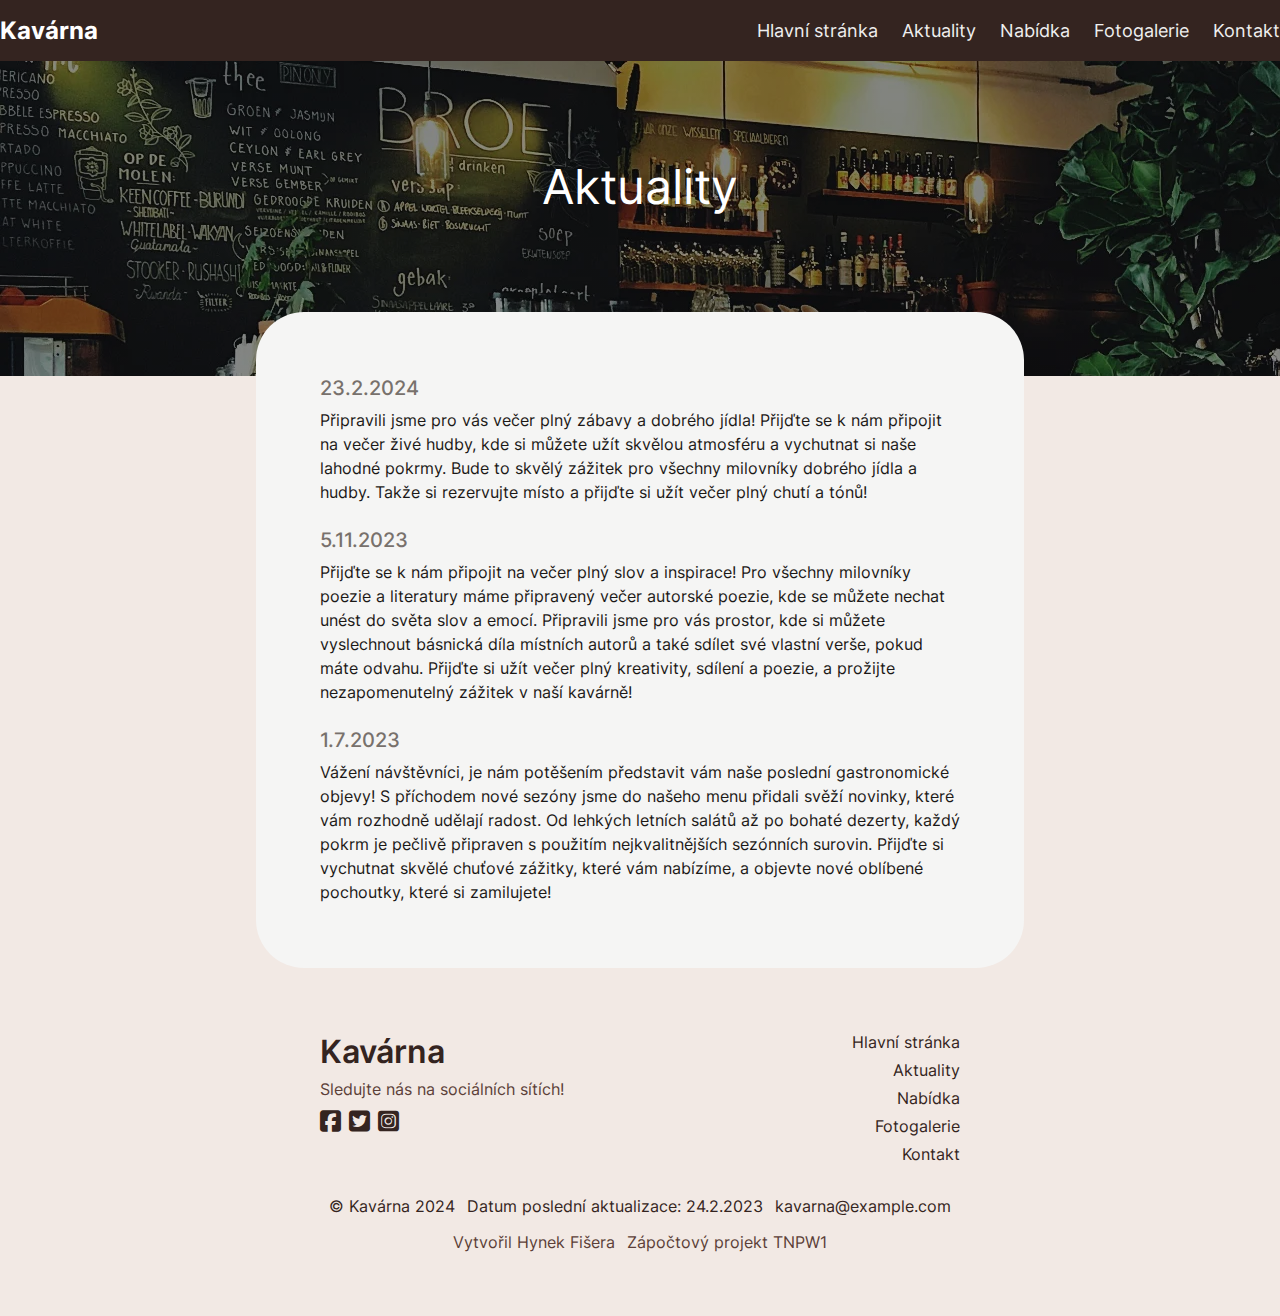
==== aktuality.html @ 5450f1ef "Aktuality page" ====
<!DOCTYPE html>
<html lang="cs">

<head>
    <meta charset="UTF-8">
    <meta name="viewport" content="width=device-width, initial-scale=1.0">
    <title>Aktuality | Kavárna</title>
    <meta name="description"
        content="Navštivte naši kavárnu v Hradci Králové a ochutnejte naši kávu, čerstvé pečivo a domácí dezerty. Přijďte si odpočinout a relaxovat s námi." />
    <!-- Při hodnocení projektu prosím ignorujte následující řádek -->
    <meta name="robots" content="noindex,nofollow">
    <link rel="stylesheet" href="styles/globals.css">
    <link rel="stylesheet" href="styles/aktuality.css">
    <link rel="stylesheet" href="assets/fontawesome/css/fontawesome.min.css">
    <link rel="stylesheet" href="assets/fontawesome/css/solid.min.css">
    <link rel="stylesheet" href="assets/fontawesome/css/brands.min.css">
    <link rel="apple-touch-icon" sizes="180x180" href="assets/apple-touch-icon.png">
    <link rel="icon" type="image/png" sizes="32x32" href="assets/favicon-32x32.png">
    <link rel="icon" type="image/png" sizes="16x16" href="assets/favicon-16x16.png">
    <link rel="manifest" href="assets/site.webmanifest">
    <link rel="mask-icon" href="assets/safari-pinned-tab.svg" color="#5c3f38">
    <link rel="shortcut icon" href="assets/favicon.ico">
    <meta name="msapplication-TileColor" content="#5c3f38">
    <meta name="msapplication-config" content="assets/browserconfig.xml">
    <meta name="theme-color" content="#ffffff">
</head>

<body>
    <header>
        <div class="container-lg">
            <div><a href="index.html">Kavárna</a></div>
            <nav>
                <ul class="header-links">
                    <li><a href="index.html">Hlavní stránka</a></li>
                    <li><a href="aktuality.html">Aktuality</a></li>
                    <li><a href="nabidka.html">Nabídka</a></li>
                    <li><a href="fotogalerie.html">Fotogalerie</a></li>
                    <li><a href="kontakt.html">Kontakt</a></li>
                </ul>
            </nav>
        </div>
    </header>
    <main>
        <section class="heading">
            <h1>Aktuality</h1>
        </section>
        <section class="overlay container">
            <div id="aktualita_23-2-2024">
                <h2>
                    23.2.2024
                </h2>
                <p>Připravili jsme pro vás večer plný zábavy a dobrého jídla! Přijďte se k nám připojit na večer živé
                    hudby, kde si můžete
                    užít skvělou atmosféru a vychutnat si naše lahodné pokrmy. Bude to skvělý zážitek pro všechny
                    milovníky dobrého jídla a
                    hudby. Takže si rezervujte místo a přijďte si užít večer plný chutí a tónů!</p>
            </div>
            <div id="aktualita_5-11-2023">
                <h2>
                    5.11.2023
                </h2>
                <p>Přijďte se k nám připojit na večer plný slov a inspirace! Pro všechny milovníky poezie a literatury
                    máme připravený
                    večer autorské poezie, kde se můžete nechat unést do světa slov a emocí. Připravili jsme pro vás
                    prostor, kde si můžete
                    vyslechnout básnická díla místních autorů a také sdílet své vlastní verše, pokud máte odvahu.
                    Přijďte si užít večer plný
                    kreativity, sdílení a poezie, a prožijte nezapomenutelný zážitek v naší kavárně!</p>
            </div>
            <div id="aktualita_1-7-2023">
                <h2>
                    1.7.2023
                </h2>
                <p>Vážení návštěvníci, je nám potěšením představit vám naše poslední gastronomické objevy! S příchodem
                    nové sezóny jsme do
                    našeho menu přidali svěží novinky, které vám rozhodně udělají radost. Od lehkých letních salátů až
                    po bohaté dezerty,
                    každý pokrm je pečlivě připraven s použitím nejkvalitnějších sezónních surovin. Přijďte si vychutnat
                    skvělé chuťové
                    zážitky, které vám nabízíme, a objevte nové oblíbené pochoutky, které si zamilujete!</p>
            </div>
        </section>
    </main>
    <footer>
        <div>
            <div class="footer-social">
                <div>Kavárna</div>
                <p>Sledujte nás na sociálních sítích!</p>
                <div>
                    <a href="https://www.example.com/"><i class="fa-brands fa-facebook-square"></i></a>
                    <a href="https://www.example.com/"><i class="fa-brands fa-twitter-square"></i></a>
                    <a href="https://www.example.com/"><i class="fa-brands fa-instagram-square"></i></a>
                </div>
            </div>
            <nav>
                <ul class="footer-links">
                    <li><a href="index.html">Hlavní stránka</a></li>
                    <li><a href="aktuality.html">Aktuality</a></li>
                    <li><a href="nabidka.html">Nabídka</a></li>
                    <li><a href="fotogalerie.html">Fotogalerie</a></li>
                    <li><a href="kontakt.html">Kontakt</a></li>
                </ul>
            </nav>
        </div>
        <div class="footer-info">
            <div>
                <p>© Kavárna 2024</p>
                <p>Datum poslední aktualizace: 24.2.2023</p>
                <p>kavarna@example.com</p>
            </div>
            <div>
                <p>Vytvořil Hynek Fišera</p>
                <p>Zápočtový projekt TNPW1</p>
            </div>
        </div>
    </footer>
</body>

</html>
---- styles/globals.css ----
:root {
  --primary: #342420;
  --secondary: #5c3f38;
  --tertiary: #a17065;
  --bg-primary: #f2e9e4;
  --bg-secondary: #f5f5f4;
  --text-primary: #1c1917;
  --text-secondary: #78716c;
  --nav-text-primary: #ffffff;
  --nav-text-secondary: #efefef;
  --nav-text-visited: #dddddd;
  --line: #c9ada7;
}

* {
  margin: 0;
  padding: 0;
  box-sizing: border-box;
  scroll-behavior: smooth;
}

@font-face {
  font-family: Inter;
  src: url("../assets/fonts/Inter.ttf");
}

body {
  font-family: Inter, sans-serif;
  background-color: var(--bg-primary);
  color: var(--text-primary);
}

.container-lg {
  max-width: 1280px;
  margin: 0 auto;
}

.container {
  max-width: 768px;
  margin: 0 auto;
}

header {
  background-color: var(--primary);
  color: var(--nav-text-primary);
  padding: 1rem 0;
}

header > div {
  display: flex;
  justify-content: space-between;
  align-items: center;
}

header > div > div > a {
  color: var(--nav-text-primary);
  text-decoration: none;
  font-size: 1.5rem;
  font-weight: 700;
}

.header-links {
  list-style: none;
  display: flex;
  flex-direction: row;
  gap: 1.5rem;
}

.header-links li a {
  font-size: 1.125rem;
  color: var(--nav-text-secondary);
  text-decoration: none;
  transition: opacity 0.3s ease;
}

.header-links li a:hover {
  opacity: 0.7;
}

.header-links li a:visited {
  color: var(--nav-text-visited);
}

section.heading {
  background-image: linear-gradient(rgba(0, 0, 0, 0.4), rgba(0, 0, 0, 0.4)), url("../assets/images/inside.webp");
  padding: 6rem 0 10rem;
  text-align: center;
  display: flex;
  flex-direction: column;
  justify-content: center;
  align-items: center;
  gap: 0.5rem;
}

section.heading h1 {
  font-size: 3rem;
  font-weight: 400;
  color: var(--nav-text-primary);
}

section.heading p {
  font-size: 1.5rem;
  font-weight: 500;
  color: var(--nav-text-secondary);
}

section.overlay {
  margin-top: -4rem;
  background-color: var(--bg-secondary);
  padding: 4rem;
  border-radius: 3rem;
}

section.overlay h2 {
  font-size: 2rem;
  font-weight: 500;
  color: var(--tertiary);
}

footer {
  display: flex;
  flex-direction: column;
  gap: 2rem;
  max-width: 640px;
  margin: 0 auto;
  padding: 4rem 0;
  align-items: center;
}

footer > div:first-child {
  width: 100%;
  display: flex;
  justify-content: space-between;
}

.footer-social {
  display: flex;
  flex-direction: column;
  gap: 0.5rem;
}

.footer-social div:first-child {
  color: var(--primary);
  font-size: 2rem;
  font-weight: 600;
}

.footer-social p {
  color: var(--secondary);
}

.footer-social div:last-child {
  display: flex;
  flex-direction: row;
  gap: 0.5rem;
}

.footer-social div:last-child a {
  color: var(--primary);
  font-size: 1.5rem;
  transition: opacity 0.3s ease;
}

.footer-social div:last-child a:hover {
  opacity: 0.7;
}

.footer-links {
  list-style: none;
  display: flex;
  flex-direction: column;
  gap: 0.5rem;
}

.footer-links li {
  text-align: right;
}

.footer-links li a {
  color: var(--primary);
  text-decoration: none;
  transition: opacity 0.3s ease;
}

.footer-links li a:hover {
  opacity: 0.7;
}

.footer-links li a:visited {
  color: var(--secondary);
}

.footer-info {
  display: flex;
  flex-direction: column;
  align-items: center;
  gap: 1rem;
}

.footer-info div {
  display: flex;
  justify-content: center;
  flex-wrap: wrap;
  gap: 0.75rem;
}

.footer-info div:first-child p {
  color: var(--primary);
}

.footer-info div:last-child p {
  color: var(--secondary);
}
---- styles/aktuality.css ----
.overlay {
  display: flex;
  flex-direction: column;
  gap: 1.5rem;
}

.overlay > div {
  display: flex;
  flex-direction: column;
  gap: 0.5rem;
}

.overlay > div > h2 {
  font-size: 1.25rem;
  color: var(--text-secondary);
}

.overlay > div > p {
  color: var(--text-primary);
  line-height: 1.5;
}
---- assets/fontawesome/css/solid.min.css ----
/*!
 * Font Awesome Free 6.5.1 by @fontawesome - https://fontawesome.com
 * License - https://fontawesome.com/license/free (Icons: CC BY 4.0, Fonts: SIL OFL 1.1, Code: MIT License)
 * Copyright 2023 Fonticons, Inc.
 */
:host,:root{--fa-style-family-classic:"Font Awesome 6 Free";--fa-font-solid:normal 900 1em/1 "Font Awesome 6 Free"}@font-face{font-family:"Font Awesome 6 Free";font-style:normal;font-weight:900;font-display:block;src:url(../webfonts/fa-solid-900.woff2) format("woff2"),url(../webfonts/fa-solid-900.ttf) format("truetype")}.fa-solid,.fas{font-weight:900}
---- assets/fontawesome/css/brands.min.css ----
/*!
 * Font Awesome Free 6.5.1 by @fontawesome - https://fontawesome.com
 * License - https://fontawesome.com/license/free (Icons: CC BY 4.0, Fonts: SIL OFL 1.1, Code: MIT License)
 * Copyright 2023 Fonticons, Inc.
 */
:host,:root{--fa-style-family-brands:"Font Awesome 6 Brands";--fa-font-brands:normal 400 1em/1 "Font Awesome 6 Brands"}@font-face{font-family:"Font Awesome 6 Brands";font-style:normal;font-weight:400;font-display:block;src:url(../webfonts/fa-brands-400.woff2) format("woff2"),url(../webfonts/fa-brands-400.ttf) format("truetype")}.fa-brands,.fab{font-weight:400}.fa-monero:before{content:"\f3d0"}.fa-hooli:before{content:"\f427"}.fa-yelp:before{content:"\f1e9"}.fa-cc-visa:before{content:"\f1f0"}.fa-lastfm:before{content:"\f202"}.fa-shopware:before{content:"\f5b5"}.fa-creative-commons-nc:before{content:"\f4e8"}.fa-aws:before{content:"\f375"}.fa-redhat:before{content:"\f7bc"}.fa-yoast:before{content:"\f2b1"}.fa-cloudflare:before{content:"\e07d"}.fa-ups:before{content:"\f7e0"}.fa-pixiv:before{content:"\e640"}.fa-wpexplorer:before{content:"\f2de"}.fa-dyalog:before{content:"\f399"}.fa-bity:before{content:"\f37a"}.fa-stackpath:before{content:"\f842"}.fa-buysellads:before{content:"\f20d"}.fa-first-order:before{content:"\f2b0"}.fa-modx:before{content:"\f285"}.fa-guilded:before{content:"\e07e"}.fa-vnv:before{content:"\f40b"}.fa-js-square:before,.fa-square-js:before{content:"\f3b9"}.fa-microsoft:before{content:"\f3ca"}.fa-qq:before{content:"\f1d6"}.fa-orcid:before{content:"\f8d2"}.fa-java:before{content:"\f4e4"}.fa-invision:before{content:"\f7b0"}.fa-creative-commons-pd-alt:before{content:"\f4ed"}.fa-centercode:before{content:"\f380"}.fa-glide-g:before{content:"\f2a6"}.fa-drupal:before{content:"\f1a9"}.fa-hire-a-helper:before{content:"\f3b0"}.fa-creative-commons-by:before{content:"\f4e7"}.fa-unity:before{content:"\e049"}.fa-whmcs:before{content:"\f40d"}.fa-rocketchat:before{content:"\f3e8"}.fa-vk:before{content:"\f189"}.fa-untappd:before{content:"\f405"}.fa-mailchimp:before{content:"\f59e"}.fa-css3-alt:before{content:"\f38b"}.fa-reddit-square:before,.fa-square-reddit:before{content:"\f1a2"}.fa-vimeo-v:before{content:"\f27d"}.fa-contao:before{content:"\f26d"}.fa-square-font-awesome:before{content:"\e5ad"}.fa-deskpro:before{content:"\f38f"}.fa-brave:before{content:"\e63c"}.fa-sistrix:before{content:"\f3ee"}.fa-instagram-square:before,.fa-square-instagram:before{content:"\e055"}.fa-battle-net:before{content:"\f835"}.fa-the-red-yeti:before{content:"\f69d"}.fa-hacker-news-square:before,.fa-square-hacker-news:before{content:"\f3af"}.fa-edge:before{content:"\f282"}.fa-threads:before{content:"\e618"}.fa-napster:before{content:"\f3d2"}.fa-snapchat-square:before,.fa-square-snapchat:before{content:"\f2ad"}.fa-google-plus-g:before{content:"\f0d5"}.fa-artstation:before{content:"\f77a"}.fa-markdown:before{content:"\f60f"}.fa-sourcetree:before{content:"\f7d3"}.fa-google-plus:before{content:"\f2b3"}.fa-diaspora:before{content:"\f791"}.fa-foursquare:before{content:"\f180"}.fa-stack-overflow:before{content:"\f16c"}.fa-github-alt:before{content:"\f113"}.fa-phoenix-squadron:before{content:"\f511"}.fa-pagelines:before{content:"\f18c"}.fa-algolia:before{content:"\f36c"}.fa-red-river:before{content:"\f3e3"}.fa-creative-commons-sa:before{content:"\f4ef"}.fa-safari:before{content:"\f267"}.fa-google:before{content:"\f1a0"}.fa-font-awesome-alt:before,.fa-square-font-awesome-stroke:before{content:"\f35c"}.fa-atlassian:before{content:"\f77b"}.fa-linkedin-in:before{content:"\f0e1"}.fa-digital-ocean:before{content:"\f391"}.fa-nimblr:before{content:"\f5a8"}.fa-chromecast:before{content:"\f838"}.fa-evernote:before{content:"\f839"}.fa-hacker-news:before{content:"\f1d4"}.fa-creative-commons-sampling:before{content:"\f4f0"}.fa-adversal:before{content:"\f36a"}.fa-creative-commons:before{content:"\f25e"}.fa-watchman-monitoring:before{content:"\e087"}.fa-fonticons:before{content:"\f280"}.fa-weixin:before{content:"\f1d7"}.fa-shirtsinbulk:before{content:"\f214"}.fa-codepen:before{content:"\f1cb"}.fa-git-alt:before{content:"\f841"}.fa-lyft:before{content:"\f3c3"}.fa-rev:before{content:"\f5b2"}.fa-windows:before{content:"\f17a"}.fa-wizards-of-the-coast:before{content:"\f730"}.fa-square-viadeo:before,.fa-viadeo-square:before{content:"\f2aa"}.fa-meetup:before{content:"\f2e0"}.fa-centos:before{content:"\f789"}.fa-adn:before{content:"\f170"}.fa-cloudsmith:before{content:"\f384"}.fa-opensuse:before{content:"\e62b"}.fa-pied-piper-alt:before{content:"\f1a8"}.fa-dribbble-square:before,.fa-square-dribbble:before{content:"\f397"}.fa-codiepie:before{content:"\f284"}.fa-node:before{content:"\f419"}.fa-mix:before{content:"\f3cb"}.fa-steam:before{content:"\f1b6"}.fa-cc-apple-pay:before{content:"\f416"}.fa-scribd:before{content:"\f28a"}.fa-debian:before{content:"\e60b"}.fa-openid:before{content:"\f19b"}.fa-instalod:before{content:"\e081"}.fa-expeditedssl:before{content:"\f23e"}.fa-sellcast:before{content:"\f2da"}.fa-square-twitter:before,.fa-twitter-square:before{content:"\f081"}.fa-r-project:before{content:"\f4f7"}.fa-delicious:before{content:"\f1a5"}.fa-freebsd:before{content:"\f3a4"}.fa-vuejs:before{content:"\f41f"}.fa-accusoft:before{content:"\f369"}.fa-ioxhost:before{content:"\f208"}.fa-fonticons-fi:before{content:"\f3a2"}.fa-app-store:before{content:"\f36f"}.fa-cc-mastercard:before{content:"\f1f1"}.fa-itunes-note:before{content:"\f3b5"}.fa-golang:before{content:"\e40f"}.fa-kickstarter:before{content:"\f3bb"}.fa-grav:before{content:"\f2d6"}.fa-weibo:before{content:"\f18a"}.fa-uncharted:before{content:"\e084"}.fa-firstdraft:before{content:"\f3a1"}.fa-square-youtube:before,.fa-youtube-square:before{content:"\f431"}.fa-wikipedia-w:before{content:"\f266"}.fa-rendact:before,.fa-wpressr:before{content:"\f3e4"}.fa-angellist:before{content:"\f209"}.fa-galactic-republic:before{content:"\f50c"}.fa-nfc-directional:before{content:"\e530"}.fa-skype:before{content:"\f17e"}.fa-joget:before{content:"\f3b7"}.fa-fedora:before{content:"\f798"}.fa-stripe-s:before{content:"\f42a"}.fa-meta:before{content:"\e49b"}.fa-laravel:before{content:"\f3bd"}.fa-hotjar:before{content:"\f3b1"}.fa-bluetooth-b:before{content:"\f294"}.fa-square-letterboxd:before{content:"\e62e"}.fa-sticker-mule:before{content:"\f3f7"}.fa-creative-commons-zero:before{content:"\f4f3"}.fa-hips:before{content:"\f452"}.fa-behance:before{content:"\f1b4"}.fa-reddit:before{content:"\f1a1"}.fa-discord:before{content:"\f392"}.fa-chrome:before{content:"\f268"}.fa-app-store-ios:before{content:"\f370"}.fa-cc-discover:before{content:"\f1f2"}.fa-wpbeginner:before{content:"\f297"}.fa-confluence:before{content:"\f78d"}.fa-shoelace:before{content:"\e60c"}.fa-mdb:before{content:"\f8ca"}.fa-dochub:before{content:"\f394"}.fa-accessible-icon:before{content:"\f368"}.fa-ebay:before{content:"\f4f4"}.fa-amazon:before{content:"\f270"}.fa-unsplash:before{content:"\e07c"}.fa-yarn:before{content:"\f7e3"}.fa-square-steam:before,.fa-steam-square:before{content:"\f1b7"}.fa-500px:before{content:"\f26e"}.fa-square-vimeo:before,.fa-vimeo-square:before{content:"\f194"}.fa-asymmetrik:before{content:"\f372"}.fa-font-awesome-flag:before,.fa-font-awesome-logo-full:before,.fa-font-awesome:before{content:"\f2b4"}.fa-gratipay:before{content:"\f184"}.fa-apple:before{content:"\f179"}.fa-hive:before{content:"\e07f"}.fa-gitkraken:before{content:"\f3a6"}.fa-keybase:before{content:"\f4f5"}.fa-apple-pay:before{content:"\f415"}.fa-padlet:before{content:"\e4a0"}.fa-amazon-pay:before{content:"\f42c"}.fa-github-square:before,.fa-square-github:before{content:"\f092"}.fa-stumbleupon:before{content:"\f1a4"}.fa-fedex:before{content:"\f797"}.fa-phoenix-framework:before{content:"\f3dc"}.fa-shopify:before{content:"\e057"}.fa-neos:before{content:"\f612"}.fa-square-threads:before{content:"\e619"}.fa-hackerrank:before{content:"\f5f7"}.fa-researchgate:before{content:"\f4f8"}.fa-swift:before{content:"\f8e1"}.fa-angular:before{content:"\f420"}.fa-speakap:before{content:"\f3f3"}.fa-angrycreative:before{content:"\f36e"}.fa-y-combinator:before{content:"\f23b"}.fa-empire:before{content:"\f1d1"}.fa-envira:before{content:"\f299"}.fa-google-scholar:before{content:"\e63b"}.fa-gitlab-square:before,.fa-square-gitlab:before{content:"\e5ae"}.fa-studiovinari:before{content:"\f3f8"}.fa-pied-piper:before{content:"\f2ae"}.fa-wordpress:before{content:"\f19a"}.fa-product-hunt:before{content:"\f288"}.fa-firefox:before{content:"\f269"}.fa-linode:before{content:"\f2b8"}.fa-goodreads:before{content:"\f3a8"}.fa-odnoklassniki-square:before,.fa-square-odnoklassniki:before{content:"\f264"}.fa-jsfiddle:before{content:"\f1cc"}.fa-sith:before{content:"\f512"}.fa-themeisle:before{content:"\f2b2"}.fa-page4:before{content:"\f3d7"}.fa-hashnode:before{content:"\e499"}.fa-react:before{content:"\f41b"}.fa-cc-paypal:before{content:"\f1f4"}.fa-squarespace:before{content:"\f5be"}.fa-cc-stripe:before{content:"\f1f5"}.fa-creative-commons-share:before{content:"\f4f2"}.fa-bitcoin:before{content:"\f379"}.fa-keycdn:before{content:"\f3ba"}.fa-opera:before{content:"\f26a"}.fa-itch-io:before{content:"\f83a"}.fa-umbraco:before{content:"\f8e8"}.fa-galactic-senate:before{content:"\f50d"}.fa-ubuntu:before{content:"\f7df"}.fa-draft2digital:before{content:"\f396"}.fa-stripe:before{content:"\f429"}.fa-houzz:before{content:"\f27c"}.fa-gg:before{content:"\f260"}.fa-dhl:before{content:"\f790"}.fa-pinterest-square:before,.fa-square-pinterest:before{content:"\f0d3"}.fa-xing:before{content:"\f168"}.fa-blackberry:before{content:"\f37b"}.fa-creative-commons-pd:before{content:"\f4ec"}.fa-playstation:before{content:"\f3df"}.fa-quinscape:before{content:"\f459"}.fa-less:before{content:"\f41d"}.fa-blogger-b:before{content:"\f37d"}.fa-opencart:before{content:"\f23d"}.fa-vine:before{content:"\f1ca"}.fa-signal-messenger:before{content:"\e663"}.fa-paypal:before{content:"\f1ed"}.fa-gitlab:before{content:"\f296"}.fa-typo3:before{content:"\f42b"}.fa-reddit-alien:before{content:"\f281"}.fa-yahoo:before{content:"\f19e"}.fa-dailymotion:before{content:"\e052"}.fa-affiliatetheme:before{content:"\f36b"}.fa-pied-piper-pp:before{content:"\f1a7"}.fa-bootstrap:before{content:"\f836"}.fa-odnoklassniki:before{content:"\f263"}.fa-nfc-symbol:before{content:"\e531"}.fa-mintbit:before{content:"\e62f"}.fa-ethereum:before{content:"\f42e"}.fa-speaker-deck:before{content:"\f83c"}.fa-creative-commons-nc-eu:before{content:"\f4e9"}.fa-patreon:before{content:"\f3d9"}.fa-avianex:before{content:"\f374"}.fa-ello:before{content:"\f5f1"}.fa-gofore:before{content:"\f3a7"}.fa-bimobject:before{content:"\f378"}.fa-brave-reverse:before{content:"\e63d"}.fa-facebook-f:before{content:"\f39e"}.fa-google-plus-square:before,.fa-square-google-plus:before{content:"\f0d4"}.fa-mandalorian:before{content:"\f50f"}.fa-first-order-alt:before{content:"\f50a"}.fa-osi:before{content:"\f41a"}.fa-google-wallet:before{content:"\f1ee"}.fa-d-and-d-beyond:before{content:"\f6ca"}.fa-periscope:before{content:"\f3da"}.fa-fulcrum:before{content:"\f50b"}.fa-cloudscale:before{content:"\f383"}.fa-forumbee:before{content:"\f211"}.fa-mizuni:before{content:"\f3cc"}.fa-schlix:before{content:"\f3ea"}.fa-square-xing:before,.fa-xing-square:before{content:"\f169"}.fa-bandcamp:before{content:"\f2d5"}.fa-wpforms:before{content:"\f298"}.fa-cloudversify:before{content:"\f385"}.fa-usps:before{content:"\f7e1"}.fa-megaport:before{content:"\f5a3"}.fa-magento:before{content:"\f3c4"}.fa-spotify:before{content:"\f1bc"}.fa-optin-monster:before{content:"\f23c"}.fa-fly:before{content:"\f417"}.fa-aviato:before{content:"\f421"}.fa-itunes:before{content:"\f3b4"}.fa-cuttlefish:before{content:"\f38c"}.fa-blogger:before{content:"\f37c"}.fa-flickr:before{content:"\f16e"}.fa-viber:before{content:"\f409"}.fa-soundcloud:before{content:"\f1be"}.fa-digg:before{content:"\f1a6"}.fa-tencent-weibo:before{content:"\f1d5"}.fa-letterboxd:before{content:"\e62d"}.fa-symfony:before{content:"\f83d"}.fa-maxcdn:before{content:"\f136"}.fa-etsy:before{content:"\f2d7"}.fa-facebook-messenger:before{content:"\f39f"}.fa-audible:before{content:"\f373"}.fa-think-peaks:before{content:"\f731"}.fa-bilibili:before{content:"\e3d9"}.fa-erlang:before{content:"\f39d"}.fa-x-twitter:before{content:"\e61b"}.fa-cotton-bureau:before{content:"\f89e"}.fa-dashcube:before{content:"\f210"}.fa-42-group:before,.fa-innosoft:before{content:"\e080"}.fa-stack-exchange:before{content:"\f18d"}.fa-elementor:before{content:"\f430"}.fa-pied-piper-square:before,.fa-square-pied-piper:before{content:"\e01e"}.fa-creative-commons-nd:before{content:"\f4eb"}.fa-palfed:before{content:"\f3d8"}.fa-superpowers:before{content:"\f2dd"}.fa-resolving:before{content:"\f3e7"}.fa-xbox:before{content:"\f412"}.fa-searchengin:before{content:"\f3eb"}.fa-tiktok:before{content:"\e07b"}.fa-facebook-square:before,.fa-square-facebook:before{content:"\f082"}.fa-renren:before{content:"\f18b"}.fa-linux:before{content:"\f17c"}.fa-glide:before{content:"\f2a5"}.fa-linkedin:before{content:"\f08c"}.fa-hubspot:before{content:"\f3b2"}.fa-deploydog:before{content:"\f38e"}.fa-twitch:before{content:"\f1e8"}.fa-ravelry:before{content:"\f2d9"}.fa-mixer:before{content:"\e056"}.fa-lastfm-square:before,.fa-square-lastfm:before{content:"\f203"}.fa-vimeo:before{content:"\f40a"}.fa-mendeley:before{content:"\f7b3"}.fa-uniregistry:before{content:"\f404"}.fa-figma:before{content:"\f799"}.fa-creative-commons-remix:before{content:"\f4ee"}.fa-cc-amazon-pay:before{content:"\f42d"}.fa-dropbox:before{content:"\f16b"}.fa-instagram:before{content:"\f16d"}.fa-cmplid:before{content:"\e360"}.fa-upwork:before{content:"\e641"}.fa-facebook:before{content:"\f09a"}.fa-gripfire:before{content:"\f3ac"}.fa-jedi-order:before{content:"\f50e"}.fa-uikit:before{content:"\f403"}.fa-fort-awesome-alt:before{content:"\f3a3"}.fa-phabricator:before{content:"\f3db"}.fa-ussunnah:before{content:"\f407"}.fa-earlybirds:before{content:"\f39a"}.fa-trade-federation:before{content:"\f513"}.fa-autoprefixer:before{content:"\f41c"}.fa-whatsapp:before{content:"\f232"}.fa-slideshare:before{content:"\f1e7"}.fa-google-play:before{content:"\f3ab"}.fa-viadeo:before{content:"\f2a9"}.fa-line:before{content:"\f3c0"}.fa-google-drive:before{content:"\f3aa"}.fa-servicestack:before{content:"\f3ec"}.fa-simplybuilt:before{content:"\f215"}.fa-bitbucket:before{content:"\f171"}.fa-imdb:before{content:"\f2d8"}.fa-deezer:before{content:"\e077"}.fa-raspberry-pi:before{content:"\f7bb"}.fa-jira:before{content:"\f7b1"}.fa-docker:before{content:"\f395"}.fa-screenpal:before{content:"\e570"}.fa-bluetooth:before{content:"\f293"}.fa-gitter:before{content:"\f426"}.fa-d-and-d:before{content:"\f38d"}.fa-microblog:before{content:"\e01a"}.fa-cc-diners-club:before{content:"\f24c"}.fa-gg-circle:before{content:"\f261"}.fa-pied-piper-hat:before{content:"\f4e5"}.fa-kickstarter-k:before{content:"\f3bc"}.fa-yandex:before{content:"\f413"}.fa-readme:before{content:"\f4d5"}.fa-html5:before{content:"\f13b"}.fa-sellsy:before{content:"\f213"}.fa-sass:before{content:"\f41e"}.fa-wirsindhandwerk:before,.fa-wsh:before{content:"\e2d0"}.fa-buromobelexperte:before{content:"\f37f"}.fa-salesforce:before{content:"\f83b"}.fa-octopus-deploy:before{content:"\e082"}.fa-medapps:before{content:"\f3c6"}.fa-ns8:before{content:"\f3d5"}.fa-pinterest-p:before{content:"\f231"}.fa-apper:before{content:"\f371"}.fa-fort-awesome:before{content:"\f286"}.fa-waze:before{content:"\f83f"}.fa-cc-jcb:before{content:"\f24b"}.fa-snapchat-ghost:before,.fa-snapchat:before{content:"\f2ab"}.fa-fantasy-flight-games:before{content:"\f6dc"}.fa-rust:before{content:"\e07a"}.fa-wix:before{content:"\f5cf"}.fa-behance-square:before,.fa-square-behance:before{content:"\f1b5"}.fa-supple:before{content:"\f3f9"}.fa-webflow:before{content:"\e65c"}.fa-rebel:before{content:"\f1d0"}.fa-css3:before{content:"\f13c"}.fa-staylinked:before{content:"\f3f5"}.fa-kaggle:before{content:"\f5fa"}.fa-space-awesome:before{content:"\e5ac"}.fa-deviantart:before{content:"\f1bd"}.fa-cpanel:before{content:"\f388"}.fa-goodreads-g:before{content:"\f3a9"}.fa-git-square:before,.fa-square-git:before{content:"\f1d2"}.fa-square-tumblr:before,.fa-tumblr-square:before{content:"\f174"}.fa-trello:before{content:"\f181"}.fa-creative-commons-nc-jp:before{content:"\f4ea"}.fa-get-pocket:before{content:"\f265"}.fa-perbyte:before{content:"\e083"}.fa-grunt:before{content:"\f3ad"}.fa-weebly:before{content:"\f5cc"}.fa-connectdevelop:before{content:"\f20e"}.fa-leanpub:before{content:"\f212"}.fa-black-tie:before{content:"\f27e"}.fa-themeco:before{content:"\f5c6"}.fa-python:before{content:"\f3e2"}.fa-android:before{content:"\f17b"}.fa-bots:before{content:"\e340"}.fa-free-code-camp:before{content:"\f2c5"}.fa-hornbill:before{content:"\f592"}.fa-js:before{content:"\f3b8"}.fa-ideal:before{content:"\e013"}.fa-git:before{content:"\f1d3"}.fa-dev:before{content:"\f6cc"}.fa-sketch:before{content:"\f7c6"}.fa-yandex-international:before{content:"\f414"}.fa-cc-amex:before{content:"\f1f3"}.fa-uber:before{content:"\f402"}.fa-github:before{content:"\f09b"}.fa-php:before{content:"\f457"}.fa-alipay:before{content:"\f642"}.fa-youtube:before{content:"\f167"}.fa-skyatlas:before{content:"\f216"}.fa-firefox-browser:before{content:"\e007"}.fa-replyd:before{content:"\f3e6"}.fa-suse:before{content:"\f7d6"}.fa-jenkins:before{content:"\f3b6"}.fa-twitter:before{content:"\f099"}.fa-rockrms:before{content:"\f3e9"}.fa-pinterest:before{content:"\f0d2"}.fa-buffer:before{content:"\f837"}.fa-npm:before{content:"\f3d4"}.fa-yammer:before{content:"\f840"}.fa-btc:before{content:"\f15a"}.fa-dribbble:before{content:"\f17d"}.fa-stumbleupon-circle:before{content:"\f1a3"}.fa-internet-explorer:before{content:"\f26b"}.fa-stubber:before{content:"\e5c7"}.fa-telegram-plane:before,.fa-telegram:before{content:"\f2c6"}.fa-old-republic:before{content:"\f510"}.fa-odysee:before{content:"\e5c6"}.fa-square-whatsapp:before,.fa-whatsapp-square:before{content:"\f40c"}.fa-node-js:before{content:"\f3d3"}.fa-edge-legacy:before{content:"\e078"}.fa-slack-hash:before,.fa-slack:before{content:"\f198"}.fa-medrt:before{content:"\f3c8"}.fa-usb:before{content:"\f287"}.fa-tumblr:before{content:"\f173"}.fa-vaadin:before{content:"\f408"}.fa-quora:before{content:"\f2c4"}.fa-square-x-twitter:before{content:"\e61a"}.fa-reacteurope:before{content:"\f75d"}.fa-medium-m:before,.fa-medium:before{content:"\f23a"}.fa-amilia:before{content:"\f36d"}.fa-mixcloud:before{content:"\f289"}.fa-flipboard:before{content:"\f44d"}.fa-viacoin:before{content:"\f237"}.fa-critical-role:before{content:"\f6c9"}.fa-sitrox:before{content:"\e44a"}.fa-discourse:before{content:"\f393"}.fa-joomla:before{content:"\f1aa"}.fa-mastodon:before{content:"\f4f6"}.fa-airbnb:before{content:"\f834"}.fa-wolf-pack-battalion:before{content:"\f514"}.fa-buy-n-large:before{content:"\f8a6"}.fa-gulp:before{content:"\f3ae"}.fa-creative-commons-sampling-plus:before{content:"\f4f1"}.fa-strava:before{content:"\f428"}.fa-ember:before{content:"\f423"}.fa-canadian-maple-leaf:before{content:"\f785"}.fa-teamspeak:before{content:"\f4f9"}.fa-pushed:before{content:"\f3e1"}.fa-wordpress-simple:before{content:"\f411"}.fa-nutritionix:before{content:"\f3d6"}.fa-wodu:before{content:"\e088"}.fa-google-pay:before{content:"\e079"}.fa-intercom:before{content:"\f7af"}.fa-zhihu:before{content:"\f63f"}.fa-korvue:before{content:"\f42f"}.fa-pix:before{content:"\e43a"}.fa-steam-symbol:before{content:"\f3f6"}
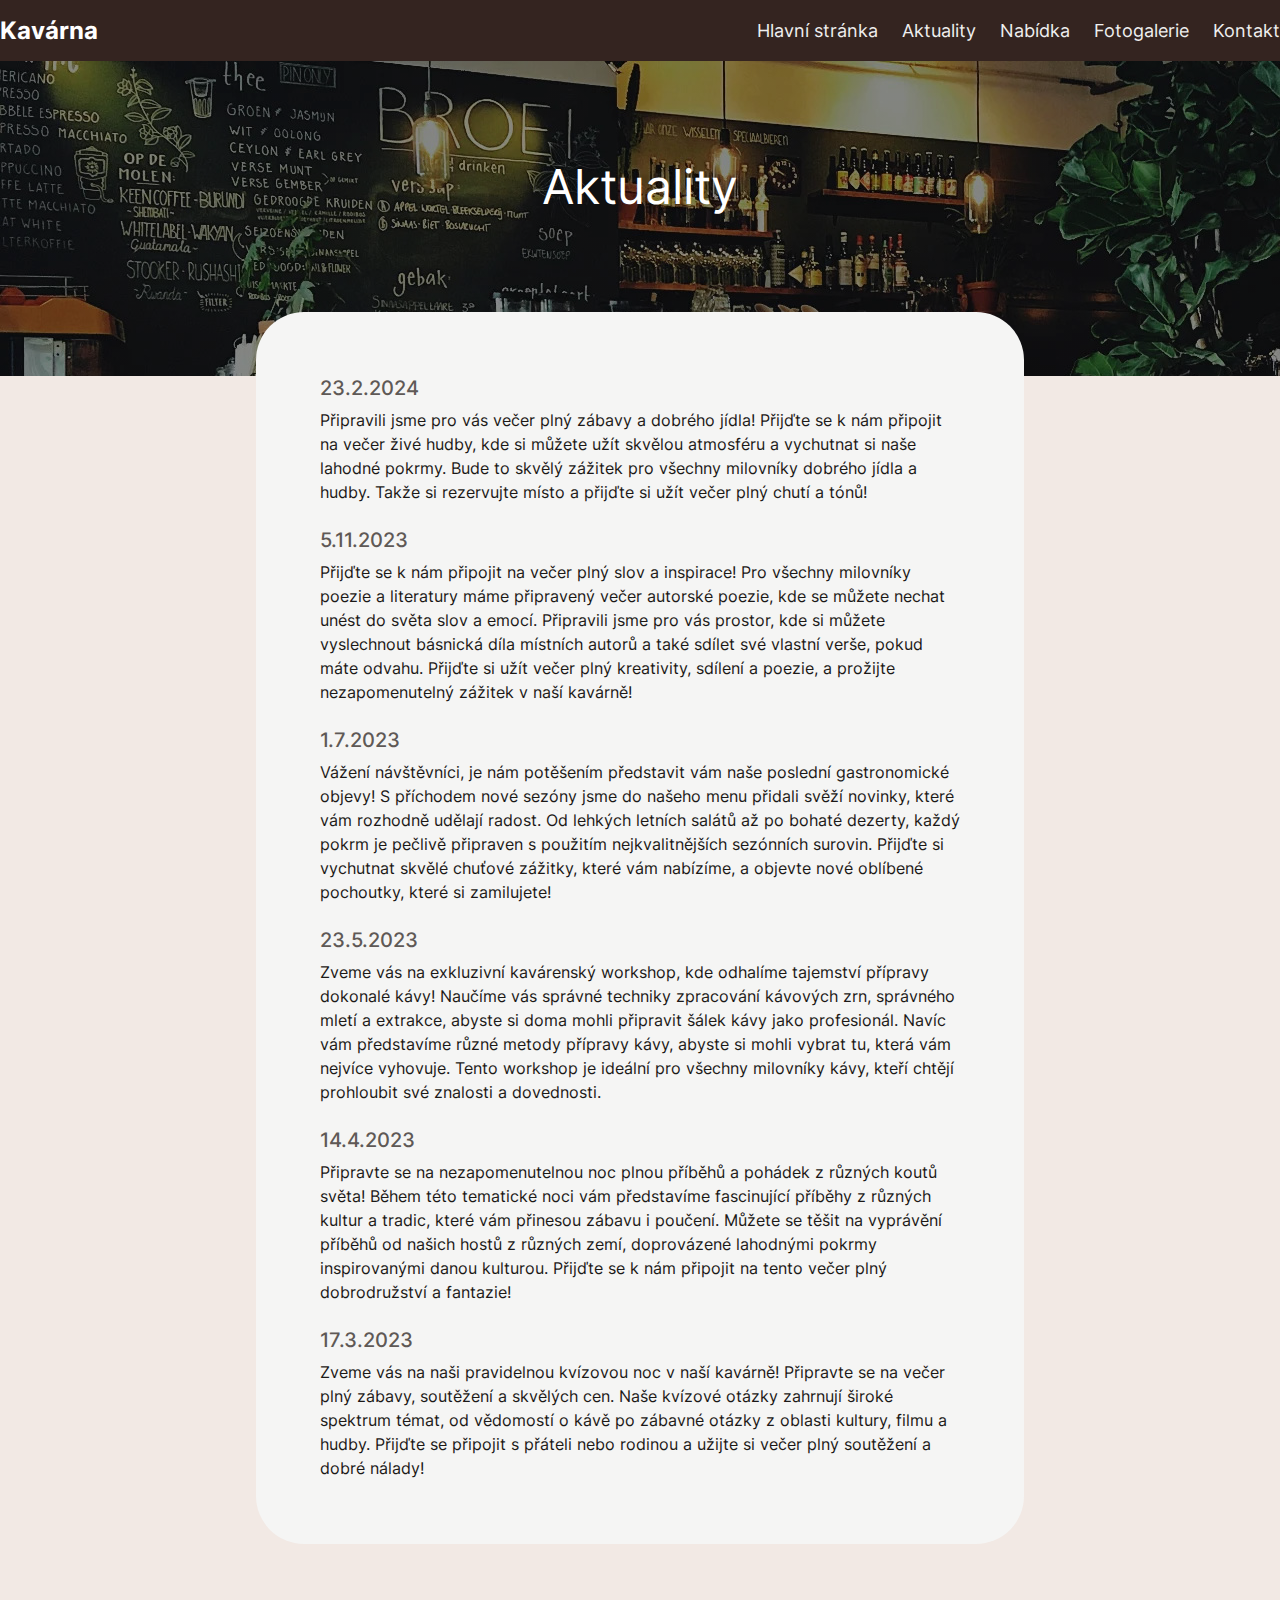
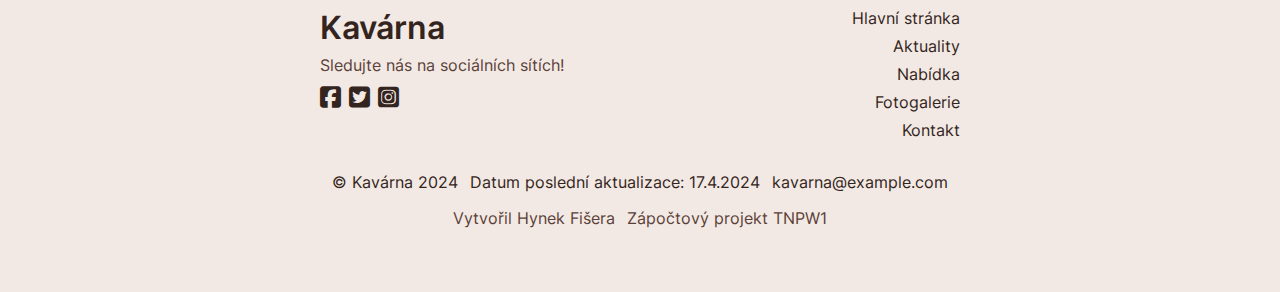
==== commit f5d66c41: "Final changes" ====
--- a/aktuality.html
+++ b/aktuality.html
@@ -6,7 +6,7 @@
     <meta name="viewport" content="width=device-width, initial-scale=1.0">
     <title>Aktuality | Kavárna</title>
     <meta name="description"
-        content="Navštivte naši kavárnu v Hradci Králové a ochutnejte naši kávu, čerstvé pečivo a domácí dezerty. Přijďte si odpočinout a relaxovat s námi." />
+        content="Navštivte naši kavárnu v Hradci Králové a ochutnejte naši kávu, čerstvé pečivo a domácí dezerty. Přijďte si odpočinout a relaxovat s námi.">
     <!-- Při hodnocení projektu prosím ignorujte následující řádek -->
     <meta name="robots" content="noindex,nofollow">
     <link rel="stylesheet" href="styles/globals.css">
@@ -17,18 +17,20 @@
     <link rel="apple-touch-icon" sizes="180x180" href="assets/apple-touch-icon.png">
     <link rel="icon" type="image/png" sizes="32x32" href="assets/favicon-32x32.png">
     <link rel="icon" type="image/png" sizes="16x16" href="assets/favicon-16x16.png">
-    <link rel="manifest" href="assets/site.webmanifest">
     <link rel="mask-icon" href="assets/safari-pinned-tab.svg" color="#5c3f38">
     <link rel="shortcut icon" href="assets/favicon.ico">
     <meta name="msapplication-TileColor" content="#5c3f38">
     <meta name="msapplication-config" content="assets/browserconfig.xml">
     <meta name="theme-color" content="#ffffff">
+    <script src="scripts/header.js"></script>
 </head>
 
 <body>
     <header>
         <div class="container-lg">
             <div><a href="index.html">Kavárna</a></div>
+            <button onclick="toggleVisibility()" aria-label="Zobrazit/skrýt menu"><i
+                    class="fa-solid fa-bars"></i></button>
             <nav>
                 <ul class="header-links">
                     <li><a href="index.html">Hlavní stránka</a></li>
@@ -79,6 +81,35 @@
                     skvělé chuťové
                     zážitky, které vám nabízíme, a objevte nové oblíbené pochoutky, které si zamilujete!</p>
             </div>
+            <div id="aktualita_23-5-2023">
+                <h2>23.5.2023</h2>
+                <p>Zveme vás na exkluzivní kavárenský workshop, kde odhalíme tajemství přípravy dokonalé kávy! Naučíme
+                    vás správné techniky
+                    zpracování kávových zrn, správného mletí a extrakce, abyste si doma mohli připravit šálek kávy jako
+                    profesionál. Navíc
+                    vám představíme různé metody přípravy kávy, abyste si mohli vybrat tu, která vám nejvíce vyhovuje.
+                    Tento workshop je
+                    ideální pro všechny milovníky kávy, kteří chtějí prohloubit své znalosti a dovednosti.</p>
+            </div>
+            <div id="aktualita_14-4-2023">
+                <h2>14.4.2023</h2>
+                <p>Připravte se na nezapomenutelnou noc plnou příběhů a pohádek z různých koutů světa! Během této
+                    tematické noci vám
+                    představíme fascinující příběhy z různých kultur a tradic, které vám přinesou zábavu i poučení.
+                    Můžete se těšit na
+                    vyprávění příběhů od našich hostů z různých zemí, doprovázené lahodnými pokrmy inspirovanými danou
+                    kulturou. Přijďte se
+                    k nám připojit na tento večer plný dobrodružství a fantazie!</p>
+            </div>
+            <div id="aktualita_17-3-2023">
+                <h2>17.3.2023</h2>
+                <p>Zveme vás na naši pravidelnou kvízovou noc v naší kavárně! Připravte se na večer plný zábavy,
+                    soutěžení a skvělých cen.
+                    Naše kvízové otázky zahrnují široké spektrum témat, od vědomostí o kávě po zábavné otázky z oblasti
+                    kultury, filmu a
+                    hudby. Přijďte se připojit s přáteli nebo rodinou a užijte si večer plný soutěžení a dobré nálady!
+                </p>
+            </div>
         </section>
     </main>
     <footer>
@@ -87,9 +118,12 @@
                 <div>Kavárna</div>
                 <p>Sledujte nás na sociálních sítích!</p>
                 <div>
-                    <a href="https://www.example.com/"><i class="fa-brands fa-facebook-square"></i></a>
-                    <a href="https://www.example.com/"><i class="fa-brands fa-twitter-square"></i></a>
-                    <a href="https://www.example.com/"><i class="fa-brands fa-instagram-square"></i></a>
+                    <a href="https://www.example.com/" aria-label="Facebook"><i
+                            class="fa-brands fa-facebook-square"></i></a>
+                    <a href="https://www.example.com/" aria-label="Twitter"><i
+                            class="fa-brands fa-twitter-square"></i></a>
+                    <a href="https://www.example.com/" aria-label="Instagram"><i
+                            class="fa-brands fa-instagram-square"></i></a>
                 </div>
             </div>
             <nav>
@@ -105,7 +139,7 @@
         <div class="footer-info">
             <div>
                 <p>© Kavárna 2024</p>
-                <p>Datum poslední aktualizace: 24.2.2023</p>
+                <p>Datum poslední aktualizace: 17.4.2024</p>
                 <p>kavarna@example.com</p>
             </div>
             <div>
--- a/styles/globals.css
+++ b/styles/globals.css
@@ -5,7 +5,7 @@
   --bg-primary: #f2e9e4;
   --bg-secondary: #f5f5f4;
   --text-primary: #1c1917;
-  --text-secondary: #78716c;
+  --text-secondary: #5f5956;
   --nav-text-primary: #ffffff;
   --nav-text-secondary: #efefef;
   --nav-text-visited: #dddddd;
@@ -43,7 +43,7 @@
 header {
   background-color: var(--primary);
   color: var(--nav-text-primary);
-  padding: 1rem 0;
+  padding: 1rem 2rem;
 }
 
 header > div {
@@ -59,10 +59,35 @@
   font-weight: 700;
 }
 
+header button {
+  background-color: transparent;
+  border: none;
+  font-size: 1.75rem;
+  padding: 0.5rem;
+  margin: -0.5rem;
+  color: var(--nav-text-primary);
+  cursor: pointer;
+}
+
+header nav {
+  position: absolute;
+  top: 60px;
+  padding: 1rem 2rem 1.5rem;
+  left: 0;
+  right: 0;
+  background-color: var(--primary);
+  display: none;
+}
+
+.visible {
+  display: block;
+}
+
 .header-links {
   list-style: none;
   display: flex;
-  flex-direction: row;
+  flex-direction: column;
+  align-items: flex-end;
   gap: 1.5rem;
 }
 
@@ -82,8 +107,8 @@
 }
 
 section.heading {
-  background-image: linear-gradient(rgba(0, 0, 0, 0.4), rgba(0, 0, 0, 0.4)), url("../assets/images/inside.webp");
-  padding: 6rem 0 10rem;
+  background-image: linear-gradient(rgba(0, 0, 0, 0.4), rgba(0, 0, 0, 0.4)), url("../assets/images/inside.jpeg");
+  padding: 4rem 0 6rem;
   text-align: center;
   display: flex;
   flex-direction: column;
@@ -93,26 +118,26 @@
 }
 
 section.heading h1 {
-  font-size: 3rem;
+  font-size: 2.25rem;
   font-weight: 400;
   color: var(--nav-text-primary);
 }
 
 section.heading p {
-  font-size: 1.5rem;
+  font-size: 1.25rem;
   font-weight: 500;
   color: var(--nav-text-secondary);
 }
 
 section.overlay {
-  margin-top: -4rem;
+  margin-top: -2rem;
   background-color: var(--bg-secondary);
-  padding: 4rem;
-  border-radius: 3rem;
+  padding: 2rem;
+  border-radius: 0;
 }
 
 section.overlay h2 {
-  font-size: 2rem;
+  font-size: 1.5rem;
   font-weight: 500;
   color: var(--tertiary);
 }
@@ -123,14 +148,16 @@
   gap: 2rem;
   max-width: 640px;
   margin: 0 auto;
-  padding: 4rem 0;
+  padding: 4rem 2rem;
   align-items: center;
 }
 
 footer > div:first-child {
   width: 100%;
   display: flex;
-  justify-content: space-between;
+  flex-direction: column;
+  justify-content: flex-start;
+  gap: 1rem;
 }
 
 .footer-social {
@@ -172,10 +199,6 @@
   gap: 0.5rem;
 }
 
-.footer-links li {
-  text-align: right;
-}
-
 .footer-links li a {
   color: var(--primary);
   text-decoration: none;
@@ -195,6 +218,8 @@
   flex-direction: column;
   align-items: center;
   gap: 1rem;
+  font-size: 0.875rem;
+  text-align: center;
 }
 
 .footer-info div {
@@ -211,3 +236,70 @@
 .footer-info div:last-child p {
   color: var(--secondary);
 }
+
+@media (min-width: 768px) {
+  header button {
+    display: none !important;
+  }
+
+  header nav {
+    position: static;
+    padding: 0;
+    display: flex;
+  }
+
+  .header-links {
+    flex-direction: row;
+    gap: 1.5rem;
+  }
+
+  footer {
+    padding: 4rem 0;
+  }
+
+  footer > div:first-child {
+    width: 100%;
+    display: flex;
+    flex-direction: row;
+    justify-content: space-between;
+  }
+
+  .footer-links li {
+    text-align: right;
+  }
+
+  .footer-info {
+    font-size: 1rem;
+  }
+
+  section.container {
+    border-radius: 3rem;
+  }
+}
+
+@media (min-width: 1280px) {
+  header {
+    padding: 1rem 0;
+  }
+
+  section.heading {
+    padding: 6rem 0 10rem;
+  }
+
+  section.heading h1 {
+    font-size: 3rem;
+  }
+
+  section.heading p {
+    font-size: 1.5rem;
+  }
+
+  section.overlay {
+    margin-top: -4rem;
+    padding: 4rem;
+  }
+
+  section.container-lg {
+    border-radius: 3rem;
+  }
+}
